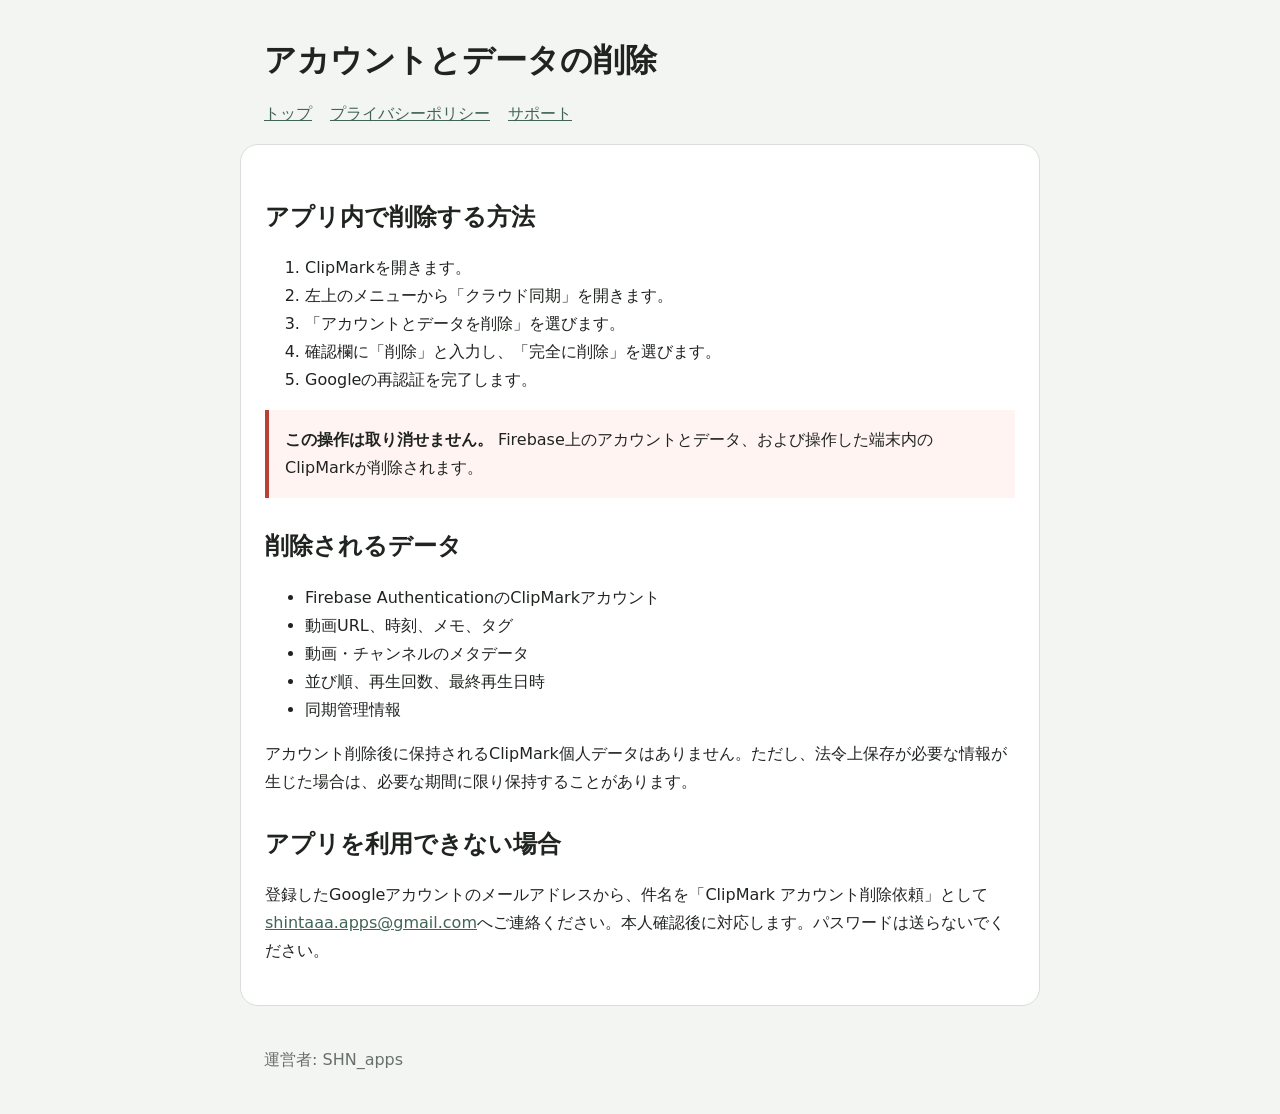
==== docs/delete-account.html @ bb6514df "Add files via upload" ====
<!doctype html>
<html lang="ja">
<head>
  <meta charset="utf-8">
  <meta name="viewport" content="width=device-width, initial-scale=1">
  <title>アカウント削除 | ClipMark</title>
  <link rel="stylesheet" href="styles.css">
</head>
<body>
  <header>
    <h1>アカウントとデータの削除</h1>
    <nav><a href="index.html">トップ</a><a href="privacy.html">プライバシーポリシー</a><a href="support.html">サポート</a></nav>
  </header>
  <main>
    <h2>アプリ内で削除する方法</h2>
    <ol>
      <li>ClipMarkを開きます。</li>
      <li>左上のメニューから「クラウド同期」を開きます。</li>
      <li>「アカウントとデータを削除」を選びます。</li>
      <li>確認欄に「削除」と入力し、「完全に削除」を選びます。</li>
      <li>Googleの再認証を完了します。</li>
    </ol>
    <p class="warning"><strong>この操作は取り消せません。</strong> Firebase上のアカウントとデータ、および操作した端末内のClipMarkが削除されます。</p>

    <h2>削除されるデータ</h2>
    <ul>
      <li>Firebase AuthenticationのClipMarkアカウント</li>
      <li>動画URL、時刻、メモ、タグ</li>
      <li>動画・チャンネルのメタデータ</li>
      <li>並び順、再生回数、最終再生日時</li>
      <li>同期管理情報</li>
    </ul>
    <p>アカウント削除後に保持されるClipMark個人データはありません。ただし、法令上保存が必要な情報が生じた場合は、必要な期間に限り保持することがあります。</p>

    <h2>アプリを利用できない場合</h2>
    <p>登録したGoogleアカウントのメールアドレスから、件名を「ClipMark アカウント削除依頼」として<a href="mailto:shintaaa.apps@gmail.com?subject=ClipMark%20アカウント削除依頼">shintaaa.apps@gmail.com</a>へご連絡ください。本人確認後に対応します。パスワードは送らないでください。</p>
  </main>
  <footer>運営者: SHN_apps</footer>
</body>
</html>
---- docs/styles.css ----
:root {
  color-scheme: light dark;
  --accent: #416455;
  --surface: #ffffff;
  --background: #f3f5f2;
  --text: #202420;
  --muted: #68706a;
  --border: #d9ded9;
}

* { box-sizing: border-box; }
body {
  margin: 0;
  color: var(--text);
  background: var(--background);
  font-family: system-ui, -apple-system, "Segoe UI", sans-serif;
  line-height: 1.75;
}
header, main, footer { max-width: 800px; margin: auto; }
header { padding: 40px 24px 16px; }
main {
  margin-bottom: 40px;
  padding: 24px;
  background: var(--surface);
  border: 1px solid var(--border);
  border-radius: 18px;
}
footer { padding: 0 24px 40px; color: var(--muted); }
h1 { margin: 0 0 8px; line-height: 1.3; }
h2 { margin-top: 2rem; line-height: 1.4; }
a { color: var(--accent); }
nav { display: flex; flex-wrap: wrap; gap: 8px 18px; margin-top: 18px; }
.updated, .note { color: var(--muted); }
.warning { padding: 16px; border-left: 4px solid #b54235; background: #fff4f2; }
@media (prefers-color-scheme: dark) {
  :root {
    --surface: #1e2420;
    --background: #151a17;
    --text: #edf2ee;
    --muted: #b3bdb6;
    --border: #39433c;
    --accent: #9bc9b2;
  }
  .warning { background: #382321; }
}
@media (max-width: 840px) {
  main { margin: 0 12px 32px; padding: 20px; }
}
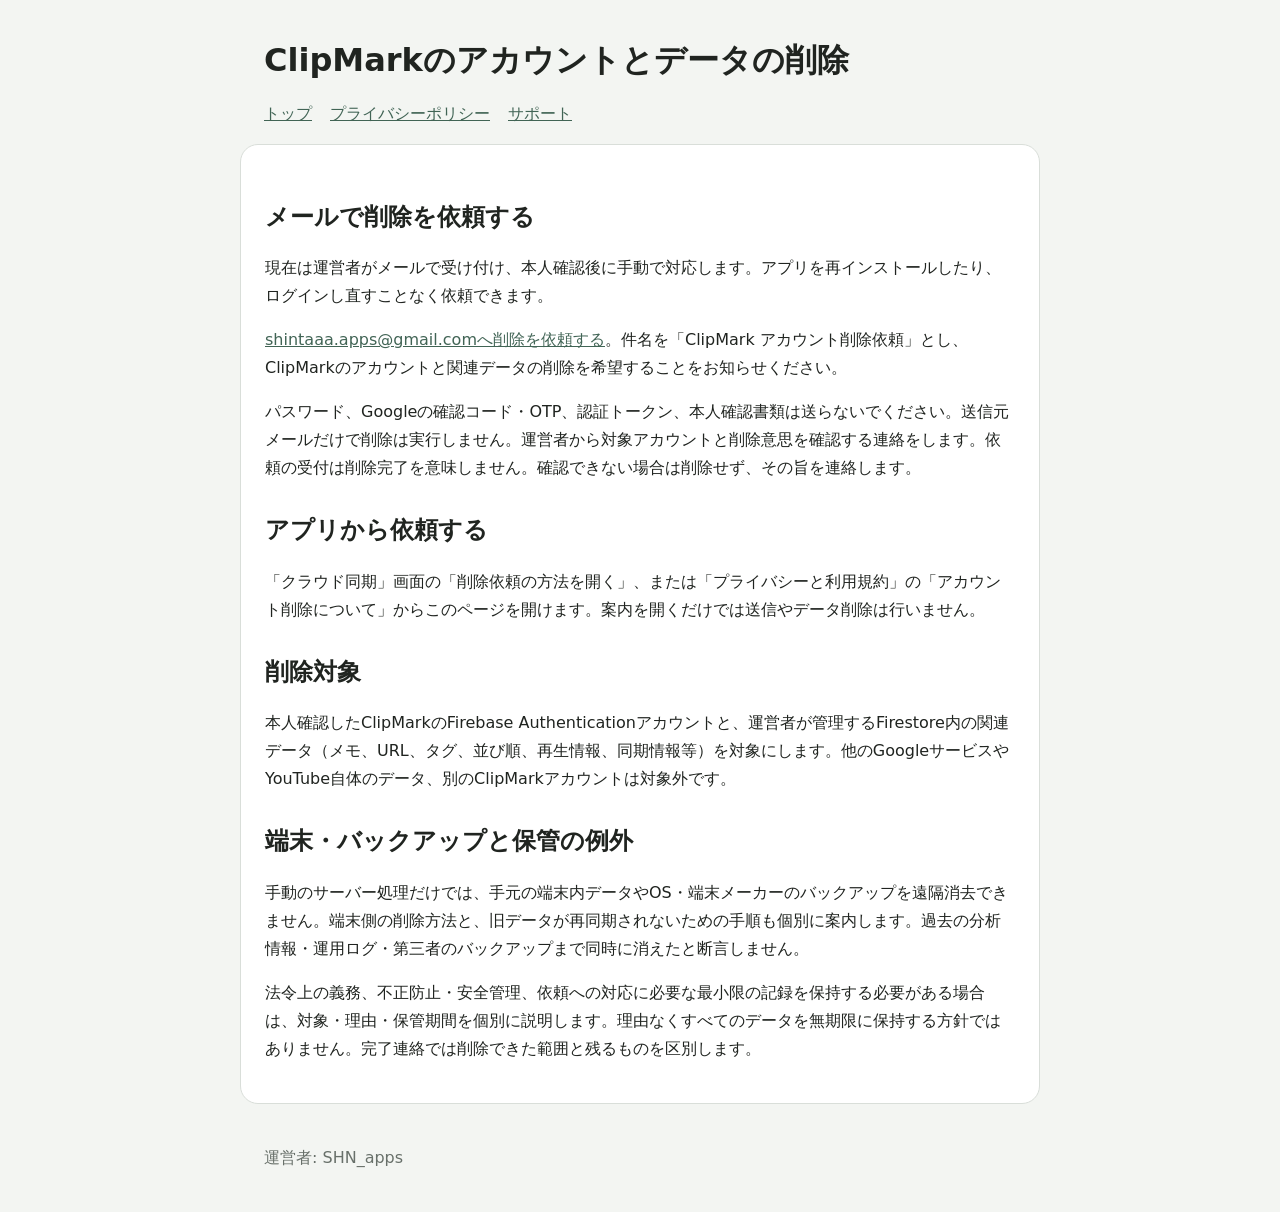
==== commit 55739642: "Clarify manual account deletion request instructions" ====
--- a/docs/delete-account.html
+++ b/docs/delete-account.html
@@ -1,40 +1,12 @@
 <!doctype html>
-<html lang="ja">
-<head>
-  <meta charset="utf-8">
-  <meta name="viewport" content="width=device-width, initial-scale=1">
-  <title>アカウント削除 | ClipMark</title>
-  <link rel="stylesheet" href="styles.css">
-</head>
-<body>
-  <header>
-    <h1>アカウントとデータの削除</h1>
-    <nav><a href="index.html">トップ</a><a href="privacy.html">プライバシーポリシー</a><a href="support.html">サポート</a></nav>
-  </header>
-  <main>
-    <h2>アプリ内で削除する方法</h2>
-    <ol>
-      <li>ClipMarkを開きます。</li>
-      <li>左上のメニューから「クラウド同期」を開きます。</li>
-      <li>「アカウントとデータを削除」を選びます。</li>
-      <li>確認欄に「削除」と入力し、「完全に削除」を選びます。</li>
-      <li>Googleの再認証を完了します。</li>
-    </ol>
-    <p class="warning"><strong>この操作は取り消せません。</strong> Firebase上のアカウントとデータ、および操作した端末内のClipMarkが削除されます。</p>
-
-    <h2>削除されるデータ</h2>
-    <ul>
-      <li>Firebase AuthenticationのClipMarkアカウント</li>
-      <li>動画URL、時刻、メモ、タグ</li>
-      <li>動画・チャンネルのメタデータ</li>
-      <li>並び順、再生回数、最終再生日時</li>
-      <li>同期管理情報</li>
-    </ul>
-    <p>アカウント削除後に保持されるClipMark個人データはありません。ただし、法令上保存が必要な情報が生じた場合は、必要な期間に限り保持することがあります。</p>
-
-    <h2>アプリを利用できない場合</h2>
-    <p>登録したGoogleアカウントのメールアドレスから、件名を「ClipMark アカウント削除依頼」として<a href="mailto:shintaaa.apps@gmail.com?subject=ClipMark%20アカウント削除依頼">shintaaa.apps@gmail.com</a>へご連絡ください。本人確認後に対応します。パスワードは送らないでください。</p>
-  </main>
-  <footer>運営者: SHN_apps</footer>
-</body>
-</html>
+<html lang="ja"><head><meta charset="utf-8"><meta name="viewport" content="width=device-width, initial-scale=1"><title>アカウント削除 | ClipMark</title><link rel="stylesheet" href="styles.css"></head>
+<body><header><h1>ClipMarkのアカウントとデータの削除</h1><nav><a href="index.html">トップ</a> <a href="privacy.html">プライバシーポリシー</a> <a href="support.html">サポート</a></nav></header><main>
+<h2>メールで削除を依頼する</h2>
+<p>現在は運営者がメールで受け付け、本人確認後に手動で対応します。アプリを再インストールしたり、ログインし直すことなく依頼できます。</p>
+<p><a href="mailto:shintaaa.apps@gmail.com?subject=ClipMark%20account%20deletion">shintaaa.apps@gmail.comへ削除を依頼する</a>。件名を「ClipMark アカウント削除依頼」とし、ClipMarkのアカウントと関連データの削除を希望することをお知らせください。</p>
+<p>パスワード、Googleの確認コード・OTP、認証トークン、本人確認書類は送らないでください。送信元メールだけで削除は実行しません。運営者から対象アカウントと削除意思を確認する連絡をします。依頼の受付は削除完了を意味しません。確認できない場合は削除せず、その旨を連絡します。</p>
+<h2>アプリから依頼する</h2><p>「クラウド同期」画面の「削除依頼の方法を開く」、または「プライバシーと利用規約」の「アカウント削除について」からこのページを開けます。案内を開くだけでは送信やデータ削除は行いません。</p>
+<h2>削除対象</h2><p>本人確認したClipMarkのFirebase Authenticationアカウントと、運営者が管理するFirestore内の関連データ（メモ、URL、タグ、並び順、再生情報、同期情報等）を対象にします。他のGoogleサービスやYouTube自体のデータ、別のClipMarkアカウントは対象外です。</p>
+<h2>端末・バックアップと保管の例外</h2><p>手動のサーバー処理だけでは、手元の端末内データやOS・端末メーカーのバックアップを遠隔消去できません。端末側の削除方法と、旧データが再同期されないための手順も個別に案内します。過去の分析情報・運用ログ・第三者のバックアップまで同時に消えたと断言しません。</p>
+<p>法令上の義務、不正防止・安全管理、依頼への対応に必要な最小限の記録を保持する必要がある場合は、対象・理由・保管期間を個別に説明します。理由なくすべてのデータを無期限に保持する方針ではありません。完了連絡では削除できた範囲と残るものを区別します。</p>
+</main><footer>運営者: SHN_apps</footer></body></html>
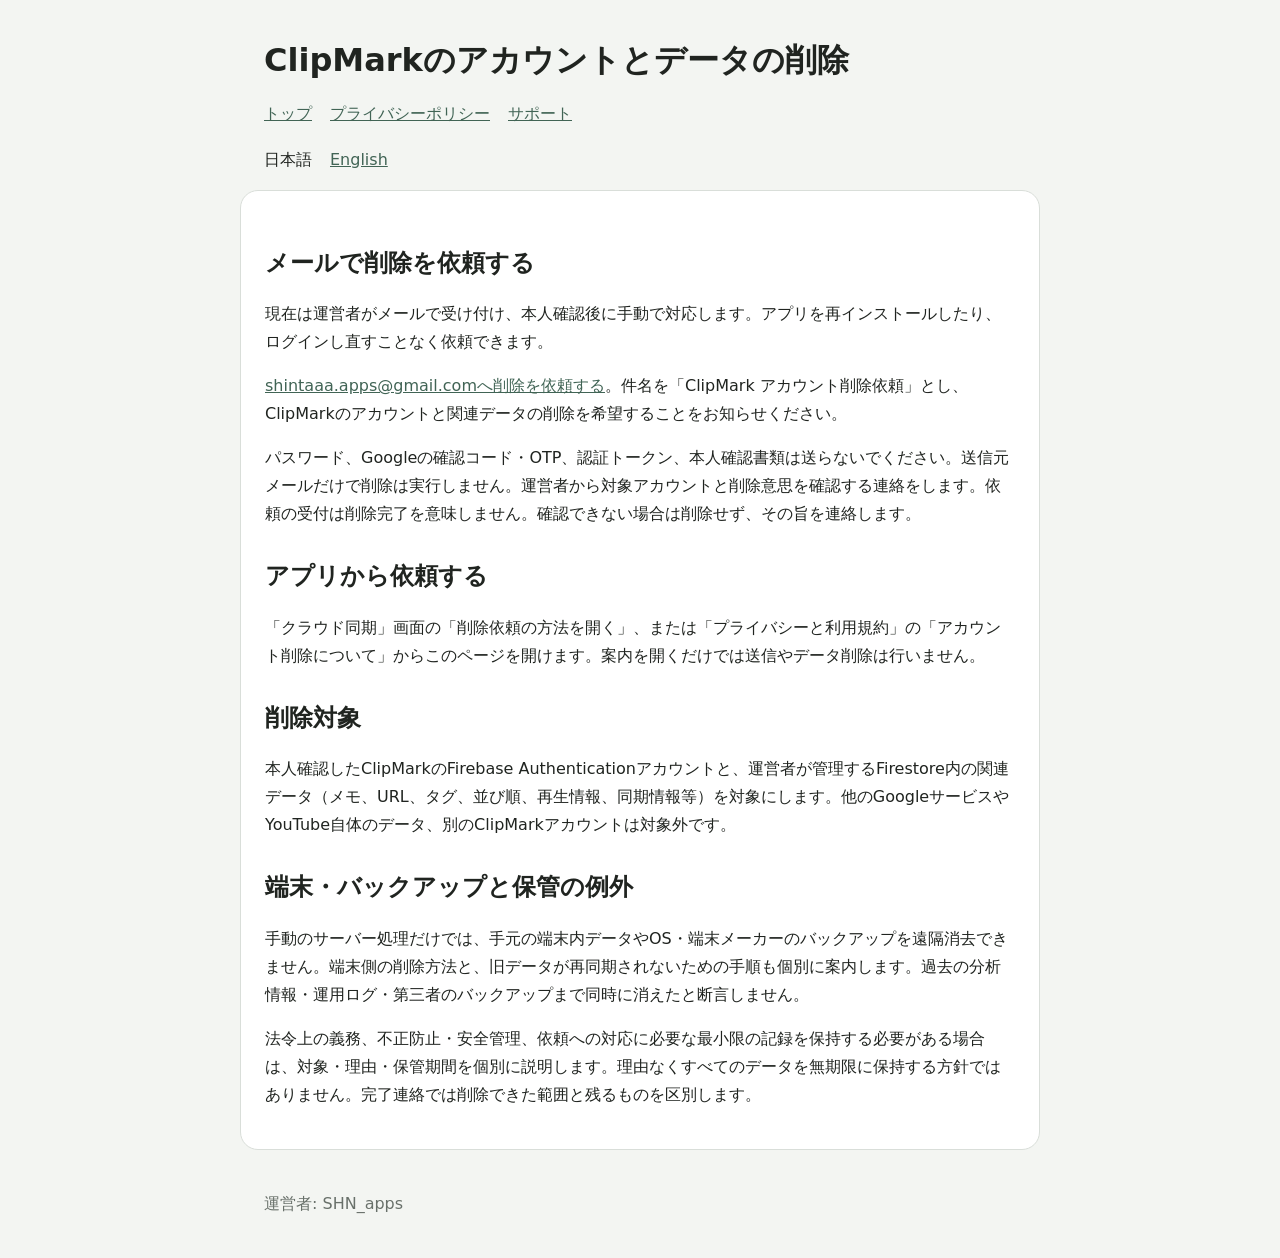
==== commit 7926a1ef: "Add English support and legal pages with page-specific language links" ====
--- a/docs/delete-account.html
+++ b/docs/delete-account.html
@@ -1,6 +1,6 @@
 <!doctype html>
-<html lang="ja"><head><meta charset="utf-8"><meta name="viewport" content="width=device-width, initial-scale=1"><title>アカウント削除 | ClipMark</title><link rel="stylesheet" href="styles.css"></head>
-<body><header><h1>ClipMarkのアカウントとデータの削除</h1><nav><a href="index.html">トップ</a> <a href="privacy.html">プライバシーポリシー</a> <a href="support.html">サポート</a></nav></header><main>
+<html lang="ja"><head><meta charset="utf-8"><meta name="viewport" content="width=device-width, initial-scale=1"><title>アカウント削除 | ClipMark</title><link rel="stylesheet" href="styles.css"><link rel="alternate" hreflang="ja" href="delete-account.html"><link rel="alternate" hreflang="en" href="en/delete-account.html"></head>
+<body><header><h1>ClipMarkのアカウントとデータの削除</h1><nav><a href="index.html">トップ</a> <a href="privacy.html">プライバシーポリシー</a> <a href="support.html">サポート</a></nav><nav aria-label="言語"><span lang="ja" aria-current="page">日本語</span><a lang="en" hreflang="en" href="en/delete-account.html">English</a></nav></header><main>
 <h2>メールで削除を依頼する</h2>
 <p>現在は運営者がメールで受け付け、本人確認後に手動で対応します。アプリを再インストールしたり、ログインし直すことなく依頼できます。</p>
 <p><a href="mailto:shintaaa.apps@gmail.com?subject=ClipMark%20account%20deletion">shintaaa.apps@gmail.comへ削除を依頼する</a>。件名を「ClipMark アカウント削除依頼」とし、ClipMarkのアカウントと関連データの削除を希望することをお知らせください。</p>
@@ -10,3 +10,4 @@
 <h2>端末・バックアップと保管の例外</h2><p>手動のサーバー処理だけでは、手元の端末内データやOS・端末メーカーのバックアップを遠隔消去できません。端末側の削除方法と、旧データが再同期されないための手順も個別に案内します。過去の分析情報・運用ログ・第三者のバックアップまで同時に消えたと断言しません。</p>
 <p>法令上の義務、不正防止・安全管理、依頼への対応に必要な最小限の記録を保持する必要がある場合は、対象・理由・保管期間を個別に説明します。理由なくすべてのデータを無期限に保持する方針ではありません。完了連絡では削除できた範囲と残るものを区別します。</p>
 </main><footer>運営者: SHN_apps</footer></body></html>
+
